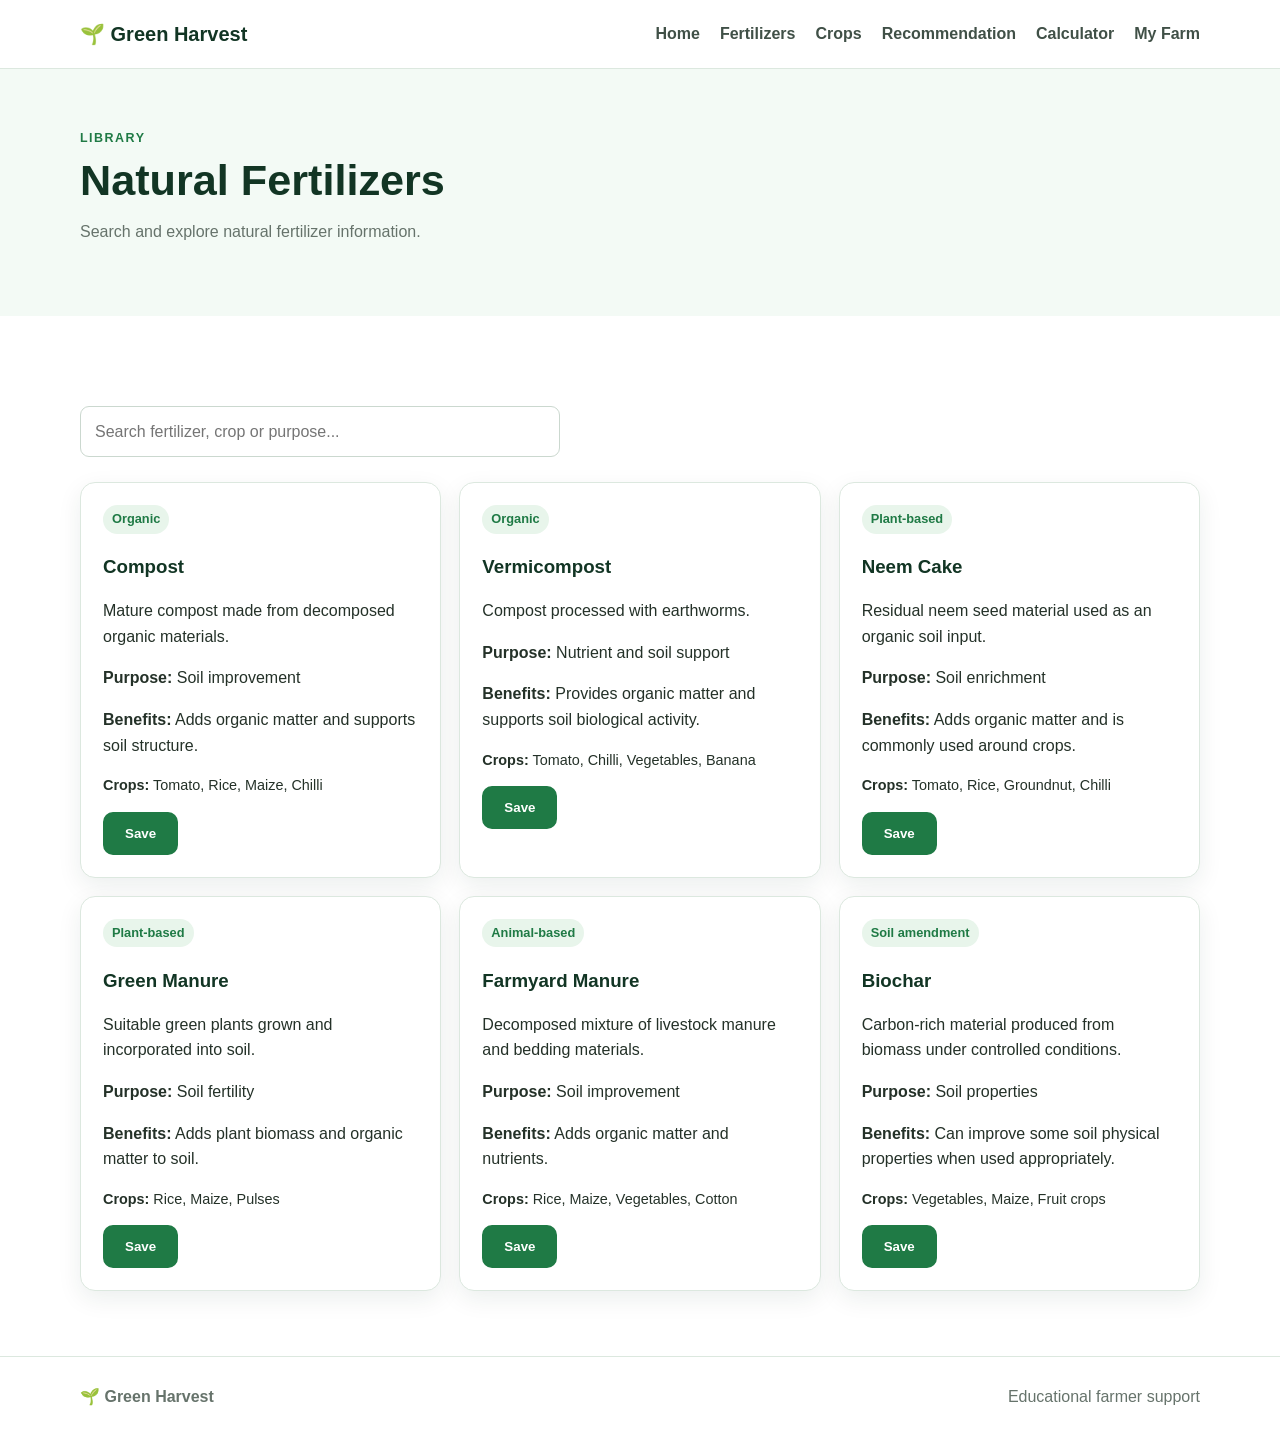
==== pages/fertilizers.html @ 7935f4d1 "Add Green Harvest website file: pages/fertilizers.html" ====
<!DOCTYPE html><html lang="en"><head><meta charset="UTF-8"><meta name="viewport" content="width=device-width,initial-scale=1.0"><title>Fertilizer Library | Green Harvest</title><link rel="stylesheet" href="../css/style.css"></head><body><header class="site-header"><div class="container nav"><a class="brand" href="../index.html">🌱 Green Harvest</a><button class="menu-toggle" id="menuToggle">☰</button><nav id="mainNav"><a href="../index.html">Home</a><a href="fertilizers.html">Fertilizers</a><a href="crops.html">Crops</a><a href="recommendation.html">Recommendation</a><a href="calculator.html">Calculator</a><a href="dashboard.html">My Farm</a></nav></div></header><section class="page-head"><div class="container"><span class="eyebrow">LIBRARY</span><h1>Natural Fertilizers</h1><p class="muted">Search and explore natural fertilizer information.</p></div></section><main class="section"><div class="container"><div class="toolbar"><input class="input" id="search" placeholder="Search fertilizer, crop or purpose..."></div><div id="fertilizerGrid" class="grid"></div></div></main><footer><div class="container footer"><strong>🌱 Green Harvest</strong><span>Educational farmer support</span></div></footer><script src="../js/app.js"></script><script src="../js/data.js"></script><script>const grid=document.getElementById("fertilizerGrid"),search=document.getElementById("search");function render(){const q=search.value.toLowerCase();const list=fertilizers.filter(f=>(f.name+" "+f.type+" "+f.purpose+" "+f.crops.join(" ")).toLowerCase().includes(q));grid.innerHTML=list.map(f=>'<article class="item-card"><span class="tag">'+f.type+'</span><h3>'+f.name+'</h3><p>'+f.description+'</p><p><strong>Purpose:</strong> '+f.purpose+'</p><p><strong>Benefits:</strong> '+f.benefit+'</p><p class="small"><strong>Crops:</strong> '+f.crops.join(", ")+'</p><button class="btn" onclick="saveItem(\'savedFertilizers\',{name:\''+f.name+'\'})">Save</button></article>').join("")||'<div class="empty">No fertilizers found.</div>'}search.addEventListener("input",render);render();</script></body></html>
---- css/style.css ----
:root{--green:#1f7a45;--dark:#123524;--light:#f3faf5;--earth:#8a5a35;--text:#243128;--muted:#66736b;--white:#fff;--border:#dce8df;--shadow:0 8px 24px rgba(18,53,36,.08)}*{box-sizing:border-box}html{scroll-behavior:smooth}body{margin:0;font-family:Arial,Helvetica,sans-serif;color:var(--text);background:#fff;line-height:1.6}a{text-decoration:none;color:inherit}.container{width:min(1120px,92%);margin:auto}.site-header{position:sticky;top:0;z-index:20;background:rgba(255,255,255,.96);border-bottom:1px solid var(--border)}.nav{min-height:68px;display:flex;align-items:center;justify-content:space-between;gap:20px}.brand{font-size:1.25rem;font-weight:800;color:var(--dark)}nav{display:flex;gap:20px;align-items:center}nav a{font-weight:600;color:#405047}nav a:hover{color:var(--green)}.menu-toggle{display:none;border:0;background:var(--light);font-size:1.4rem;padding:8px;border-radius:8px}.hero{background:linear-gradient(135deg,#eef9f0,#fff);padding:80px 0}.hero-grid{display:grid;grid-template-columns:1.4fr .8fr;gap:50px;align-items:center}.eyebrow{font-size:.78rem;font-weight:800;letter-spacing:1.5px;color:var(--green)}h1{font-size:clamp(2.4rem,5vw,4.5rem);line-height:1.05;margin:12px 0 20px;color:var(--dark)}h2{font-size:2rem;line-height:1.2;margin:8px 0}h3{color:var(--dark);margin-bottom:8px}.hero p{font-size:1.12rem;color:var(--muted);max-width:650px}.actions{display:flex;gap:12px;flex-wrap:wrap;margin-top:25px}.btn{display:inline-block;background:var(--green);color:#fff;padding:12px 20px;border-radius:10px;font-weight:700;border:2px solid var(--green);cursor:pointer}.btn.secondary{background:#fff;color:var(--green)}.hero-card{background:#fff;padding:36px;border-radius:22px;box-shadow:var(--shadow);border:1px solid var(--border);text-align:center}.hero-icon{font-size:5rem}.section{padding:65px 0}.section.alt{background:var(--light)}.section-head{display:flex;justify-content:space-between;margin-bottom:25px}.cards{display:grid;grid-template-columns:repeat(4,1fr);gap:18px}.card{padding:24px;background:#fff;border:1px solid var(--border);border-radius:16px;box-shadow:var(--shadow);transition:.2s}.card:hover{transform:translateY(-3px);border-color:#b9d8c2}.card p{color:var(--muted)}.icon{font-size:2rem}.stats{display:grid;grid-template-columns:repeat(4,1fr);gap:18px}.stats div{background:#fff;border:1px solid var(--border);border-radius:14px;padding:25px;text-align:center}.stats strong{display:block;font-size:2rem}.stats span{font-weight:700;color:var(--dark)}.notice{background:#fff8e8;border-left:5px solid #c58b2c;padding:22px;border-radius:10px}.notice p{margin:0}.page-head{background:var(--light);padding:55px 0}.page-head h1{font-size:2.7rem;margin:8px 0}.toolbar{display:flex;gap:12px;flex-wrap:wrap;margin:25px 0}.input,.select{width:100%;padding:12px 14px;border:1px solid #cbd8cf;border-radius:9px;font:inherit;background:#fff}.toolbar .input{max-width:480px}.grid{display:grid;grid-template-columns:repeat(3,1fr);gap:18px}.item-card{border:1px solid var(--border);border-radius:15px;padding:22px;background:#fff;box-shadow:var(--shadow)}.tag{display:inline-block;background:#e8f5eb;color:var(--green);padding:4px 9px;border-radius:99px;font-size:.8rem;font-weight:700}.muted{color:var(--muted)}.form-card{max-width:760px;background:#fff;border:1px solid var(--border);padding:28px;border-radius:16px;box-shadow:var(--shadow)}.field{margin-bottom:17px}.field label{display:block;font-weight:700;margin-bottom:6px}.result{margin-top:22px;background:var(--light);border:1px solid #cfe5d5;border-radius:12px;padding:20px}.result ul{margin-bottom:0}.table-wrap{overflow:auto}.table{width:100%;border-collapse:collapse;background:#fff}.table th,.table td{padding:12px;border-bottom:1px solid var(--border);text-align:left}.table th{background:var(--light);color:var(--dark)}.empty{padding:35px;text-align:center;color:var(--muted);border:1px dashed #cbd8cf;border-radius:12px}.two-col{display:grid;grid-template-columns:1fr 1fr;gap:25px}.footer{min-height:80px;display:flex;justify-content:space-between;align-items:center;color:var(--muted)}footer{border-top:1px solid var(--border)}.small{font-size:.9rem}.danger{color:#a33}.success{color:#1f7a45;font-weight:700}@media(max-width:850px){nav{display:none;position:absolute;top:68px;left:0;right:0;background:#fff;padding:15px 4%;border-bottom:1px solid var(--border);flex-direction:column;align-items:flex-start}.menu-toggle{display:block}.hero-grid,.two-col{grid-template-columns:1fr}.cards,.grid,.stats{grid-template-columns:repeat(2,1fr)}}@media(max-width:560px){.hero{padding:55px 0}.cards,.grid,.stats{grid-template-columns:1fr}.footer{flex-direction:column;justify-content:center;gap:5px}.page-head h1{font-size:2.2rem}}
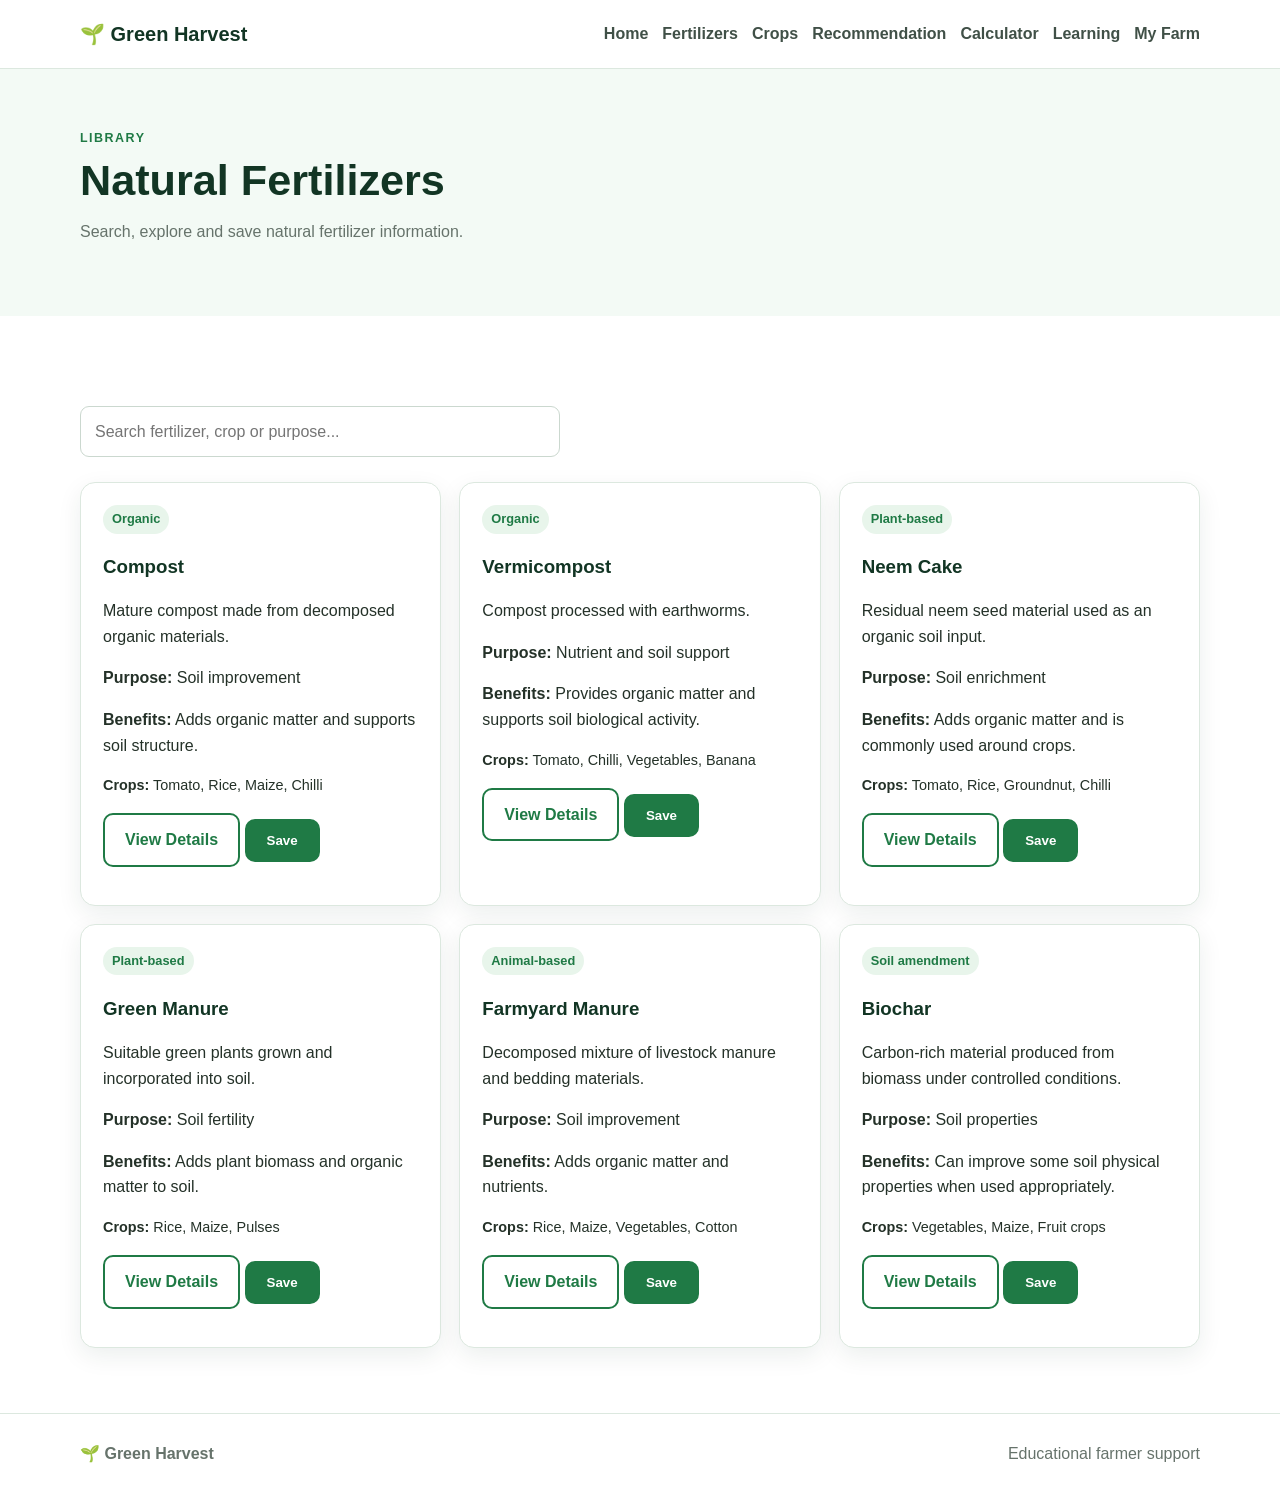
==== commit 322a5ac0: "Improve fertilizer library and detail navigation" ====
--- a/pages/fertilizers.html
+++ b/pages/fertilizers.html
@@ -1 +1 @@
-<!DOCTYPE html><html lang="en"><head><meta charset="UTF-8"><meta name="viewport" content="width=device-width,initial-scale=1.0"><title>Fertilizer Library | Green Harvest</title><link rel="stylesheet" href="../css/style.css"></head><body><header class="site-header"><div class="container nav"><a class="brand" href="../index.html">🌱 Green Harvest</a><button class="menu-toggle" id="menuToggle">☰</button><nav id="mainNav"><a href="../index.html">Home</a><a href="fertilizers.html">Fertilizers</a><a href="crops.html">Crops</a><a href="recommendation.html">Recommendation</a><a href="calculator.html">Calculator</a><a href="dashboard.html">My Farm</a></nav></div></header><section class="page-head"><div class="container"><span class="eyebrow">LIBRARY</span><h1>Natural Fertilizers</h1><p class="muted">Search and explore natural fertilizer information.</p></div></section><main class="section"><div class="container"><div class="toolbar"><input class="input" id="search" placeholder="Search fertilizer, crop or purpose..."></div><div id="fertilizerGrid" class="grid"></div></div></main><footer><div class="container footer"><strong>🌱 Green Harvest</strong><span>Educational farmer support</span></div></footer><script src="../js/app.js"></script><script src="../js/data.js"></script><script>const grid=document.getElementById("fertilizerGrid"),search=document.getElementById("search");function render(){const q=search.value.toLowerCase();const list=fertilizers.filter(f=>(f.name+" "+f.type+" "+f.purpose+" "+f.crops.join(" ")).toLowerCase().includes(q));grid.innerHTML=list.map(f=>'<article class="item-card"><span class="tag">'+f.type+'</span><h3>'+f.name+'</h3><p>'+f.description+'</p><p><strong>Purpose:</strong> '+f.purpose+'</p><p><strong>Benefits:</strong> '+f.benefit+'</p><p class="small"><strong>Crops:</strong> '+f.crops.join(", ")+'</p><button class="btn" onclick="saveItem(\'savedFertilizers\',{name:\''+f.name+'\'})">Save</button></article>').join("")||'<div class="empty">No fertilizers found.</div>'}search.addEventListener("input",render);render();</script></body></html>+<!DOCTYPE html><html lang="en"><head><meta charset="UTF-8"><meta name="viewport" content="width=device-width,initial-scale=1.0"><title>Fertilizer Library | Green Harvest</title><link rel="stylesheet" href="../css/style.css"></head><body><header class="site-header"><div class="container nav"><a class="brand" href="../index.html">🌱 Green Harvest</a><button class="menu-toggle" id="menuToggle">☰</button><nav id="mainNav"><a href="../index.html">Home</a><a href="fertilizers.html">Fertilizers</a><a href="crops.html">Crops</a><a href="recommendation.html">Recommendation</a><a href="calculator.html">Calculator</a><a href="learning.html">Learning</a><a href="dashboard.html">My Farm</a></nav></div></header><section class="page-head"><div class="container"><span class="eyebrow">LIBRARY</span><h1>Natural Fertilizers</h1><p class="muted">Search, explore and save natural fertilizer information.</p></div></section><main class="section"><div class="container"><div class="toolbar"><input class="input" id="search" placeholder="Search fertilizer, crop or purpose..."></div><div id="fertilizerGrid" class="grid"></div></div></main><footer><div class="container footer"><strong>🌱 Green Harvest</strong><span>Educational farmer support</span></div></footer><script src="../js/app.js"></script><script src="../js/data.js"></script><script>const grid=document.getElementById("fertilizerGrid"),search=document.getElementById("search");function render(){const q=search.value.toLowerCase();const list=fertilizers.filter(f=>(f.name+" "+f.type+" "+f.purpose+" "+f.crops.join(" ")).toLowerCase().includes(q));grid.innerHTML=list.map(f=>'<article class="item-card"><span class="tag">'+escapeHtml(f.type)+'</span><h3>'+escapeHtml(f.name)+'</h3><p>'+escapeHtml(f.description)+'</p><p><strong>Purpose:</strong> '+escapeHtml(f.purpose)+'</p><p><strong>Benefits:</strong> '+escapeHtml(f.benefit)+'</p><p class="small"><strong>Crops:</strong> '+escapeHtml(f.crops.join(", "))+'</p><p><a class="btn secondary" href="fertilizer-details.html?id='+encodeURIComponent(f.id)+'">View Details</a> <button class="btn" onclick="saveItem(\'savedFertilizers\',{name:\''+f.name+'\'})">Save</button></p></article>').join("")||'<div class="empty">No fertilizers found.</div>'}search.addEventListener("input",render);render();</script></body></html>
--- a/css/style.css
+++ b/css/style.css
@@ -1 +1 @@
-:root{--green:#1f7a45;--dark:#123524;--light:#f3faf5;--earth:#8a5a35;--text:#243128;--muted:#66736b;--white:#fff;--border:#dce8df;--shadow:0 8px 24px rgba(18,53,36,.08)}*{box-sizing:border-box}html{scroll-behavior:smooth}body{margin:0;font-family:Arial,Helvetica,sans-serif;color:var(--text);background:#fff;line-height:1.6}a{text-decoration:none;color:inherit}.container{width:min(1120px,92%);margin:auto}.site-header{position:sticky;top:0;z-index:20;background:rgba(255,255,255,.96);border-bottom:1px solid var(--border)}.nav{min-height:68px;display:flex;align-items:center;justify-content:space-between;gap:20px}.brand{font-size:1.25rem;font-weight:800;color:var(--dark)}nav{display:flex;gap:20px;align-items:center}nav a{font-weight:600;color:#405047}nav a:hover{color:var(--green)}.menu-toggle{display:none;border:0;background:var(--light);font-size:1.4rem;padding:8px;border-radius:8px}.hero{background:linear-gradient(135deg,#eef9f0,#fff);padding:80px 0}.hero-grid{display:grid;grid-template-columns:1.4fr .8fr;gap:50px;align-items:center}.eyebrow{font-size:.78rem;font-weight:800;letter-spacing:1.5px;color:var(--green)}h1{font-size:clamp(2.4rem,5vw,4.5rem);line-height:1.05;margin:12px 0 20px;color:var(--dark)}h2{font-size:2rem;line-height:1.2;margin:8px 0}h3{color:var(--dark);margin-bottom:8px}.hero p{font-size:1.12rem;color:var(--muted);max-width:650px}.actions{display:flex;gap:12px;flex-wrap:wrap;margin-top:25px}.btn{display:inline-block;background:var(--green);color:#fff;padding:12px 20px;border-radius:10px;font-weight:700;border:2px solid var(--green);cursor:pointer}.btn.secondary{background:#fff;color:var(--green)}.hero-card{background:#fff;padding:36px;border-radius:22px;box-shadow:var(--shadow);border:1px solid var(--border);text-align:center}.hero-icon{font-size:5rem}.section{padding:65px 0}.section.alt{background:var(--light)}.section-head{display:flex;justify-content:space-between;margin-bottom:25px}.cards{display:grid;grid-template-columns:repeat(4,1fr);gap:18px}.card{padding:24px;background:#fff;border:1px solid var(--border);border-radius:16px;box-shadow:var(--shadow);transition:.2s}.card:hover{transform:translateY(-3px);border-color:#b9d8c2}.card p{color:var(--muted)}.icon{font-size:2rem}.stats{display:grid;grid-template-columns:repeat(4,1fr);gap:18px}.stats div{background:#fff;border:1px solid var(--border);border-radius:14px;padding:25px;text-align:center}.stats strong{display:block;font-size:2rem}.stats span{font-weight:700;color:var(--dark)}.notice{background:#fff8e8;border-left:5px solid #c58b2c;padding:22px;border-radius:10px}.notice p{margin:0}.page-head{background:var(--light);padding:55px 0}.page-head h1{font-size:2.7rem;margin:8px 0}.toolbar{display:flex;gap:12px;flex-wrap:wrap;margin:25px 0}.input,.select{width:100%;padding:12px 14px;border:1px solid #cbd8cf;border-radius:9px;font:inherit;background:#fff}.toolbar .input{max-width:480px}.grid{display:grid;grid-template-columns:repeat(3,1fr);gap:18px}.item-card{border:1px solid var(--border);border-radius:15px;padding:22px;background:#fff;box-shadow:var(--shadow)}.tag{display:inline-block;background:#e8f5eb;color:var(--green);padding:4px 9px;border-radius:99px;font-size:.8rem;font-weight:700}.muted{color:var(--muted)}.form-card{max-width:760px;background:#fff;border:1px solid var(--border);padding:28px;border-radius:16px;box-shadow:var(--shadow)}.field{margin-bottom:17px}.field label{display:block;font-weight:700;margin-bottom:6px}.result{margin-top:22px;background:var(--light);border:1px solid #cfe5d5;border-radius:12px;padding:20px}.result ul{margin-bottom:0}.table-wrap{overflow:auto}.table{width:100%;border-collapse:collapse;background:#fff}.table th,.table td{padding:12px;border-bottom:1px solid var(--border);text-align:left}.table th{background:var(--light);color:var(--dark)}.empty{padding:35px;text-align:center;color:var(--muted);border:1px dashed #cbd8cf;border-radius:12px}.two-col{display:grid;grid-template-columns:1fr 1fr;gap:25px}.footer{min-height:80px;display:flex;justify-content:space-between;align-items:center;color:var(--muted)}footer{border-top:1px solid var(--border)}.small{font-size:.9rem}.danger{color:#a33}.success{color:#1f7a45;font-weight:700}@media(max-width:850px){nav{display:none;position:absolute;top:68px;left:0;right:0;background:#fff;padding:15px 4%;border-bottom:1px solid var(--border);flex-direction:column;align-items:flex-start}.menu-toggle{display:block}.hero-grid,.two-col{grid-template-columns:1fr}.cards,.grid,.stats{grid-template-columns:repeat(2,1fr)}}@media(max-width:560px){.hero{padding:55px 0}.cards,.grid,.stats{grid-template-columns:1fr}.footer{flex-direction:column;justify-content:center;gap:5px}.page-head h1{font-size:2.2rem}}+:root{--green:#1f7a45;--dark:#123524;--light:#f3faf5;--earth:#8a5a35;--text:#243128;--muted:#66736b;--white:#fff;--border:#dce8df;--shadow:0 8px 24px rgba(18,53,36,.08)}*{box-sizing:border-box}html{scroll-behavior:smooth}body{margin:0;font-family:Arial,Helvetica,sans-serif;color:var(--text);background:#fff;line-height:1.6}a{text-decoration:none;color:inherit}.container{width:min(1120px,92%);margin:auto}.site-header{position:sticky;top:0;z-index:20;background:rgba(255,255,255,.97);border-bottom:1px solid var(--border)}.nav{min-height:68px;display:flex;align-items:center;justify-content:space-between;gap:20px}.brand{font-size:1.25rem;font-weight:800;color:var(--dark)}nav{display:flex;gap:14px;align-items:center}nav a{font-weight:600;color:#405047}nav a:hover{color:var(--green)}.nav-cta{background:var(--green);color:#fff!important;padding:8px 12px;border-radius:8px}.menu-toggle{display:none;border:0;background:var(--light);font-size:1.4rem;padding:8px;border-radius:8px}.hero{background:linear-gradient(135deg,#eef9f0,#fff);padding:80px 0}.hero-grid{display:grid;grid-template-columns:1.35fr .75fr;gap:50px;align-items:center}.eyebrow{font-size:.78rem;font-weight:800;letter-spacing:1.5px;color:var(--green)}h1{font-size:clamp(2.4rem,5vw,4.5rem);line-height:1.05;margin:12px 0 20px;color:var(--dark)}h2{font-size:2rem;line-height:1.2;margin:8px 0}h3{color:var(--dark);margin-bottom:8px}.hero p{font-size:1.12rem;color:var(--muted);max-width:680px}.actions{display:flex;gap:12px;flex-wrap:wrap;margin-top:25px}.btn{display:inline-block;background:var(--green);color:#fff;padding:12px 20px;border-radius:10px;font-weight:700;border:2px solid var(--green);cursor:pointer}.btn.secondary{background:#fff;color:var(--green)}.hero-card{background:#fff;padding:36px;border-radius:22px;box-shadow:var(--shadow);border:1px solid var(--border);text-align:center}.hero-icon{font-size:5rem}.text-link{color:var(--green);font-weight:800}.trust-row{display:flex;gap:16px;flex-wrap:wrap;margin-top:18px;color:var(--green);font-weight:700;font-size:.9rem}.section{padding:65px 0}.section.alt{background:var(--light)}.section-head{display:flex;justify-content:space-between;margin-bottom:25px}.cards{display:grid;grid-template-columns:repeat(4,1fr);gap:18px}.card{padding:24px;background:#fff;border:1px solid var(--border);border-radius:16px;box-shadow:var(--shadow);transition:.2s}.card:hover{transform:translateY(-3px);border-color:#b9d8c2}.card p{color:var(--muted)}.icon{font-size:2rem}.stats{display:grid;grid-template-columns:repeat(4,1fr);gap:18px}.stats div{background:#fff;border:1px solid var(--border);border-radius:14px;padding:25px;text-align:center}.stats strong{display:block;font-size:2rem}.stats span{font-weight:700;color:var(--dark)}.notice{background:#fff8e8;border-left:5px solid #c58b2c;padding:22px;border-radius:10px}.notice p{margin:0}.page-head{background:var(--light);padding:55px 0}.page-head h1{font-size:2.7rem;margin:8px 0}.toolbar{display:flex;gap:12px;flex-wrap:wrap;margin:25px 0}.input,.select{width:100%;padding:12px 14px;border:1px solid #cbd8cf;border-radius:9px;font:inherit;background:#fff}.toolbar .input{max-width:480px}.grid{display:grid;grid-template-columns:repeat(3,1fr);gap:18px}.item-card{border:1px solid var(--border);border-radius:15px;padding:22px;background:#fff;box-shadow:var(--shadow)}.tag{display:inline-block;background:#e8f5eb;color:var(--green);padding:4px 9px;border-radius:99px;font-size:.8rem;font-weight:700}.muted{color:var(--muted)}.form-card{max-width:760px;background:#fff;border:1px solid var(--border);padding:28px;border-radius:16px;box-shadow:var(--shadow)}.field{margin-bottom:17px}.field label{display:block;font-weight:700;margin-bottom:6px}.result{margin-top:22px;background:var(--light);border:1px solid #cfe5d5;border-radius:12px;padding:20px}.result ul{margin-bottom:0}.empty{padding:35px;text-align:center;color:var(--muted);border:1px dashed #cbd8cf;border-radius:12px}.two-col{display:grid;grid-template-columns:1fr 1fr;gap:25px}.split{display:grid;grid-template-columns:1fr 1fr;gap:40px;align-items:center}.feature-list{display:grid;gap:12px}.feature-list div{background:#fff;padding:18px;border-radius:12px;border:1px solid var(--border)}.feature-list span{display:block;margin-left:30px;color:var(--muted)}.footer{min-height:80px;display:flex;justify-content:space-between;align-items:center;color:var(--muted)}footer{border-top:1px solid var(--border)}.small{font-size:.9rem}.danger{color:#a33}.success{color:#1f7a45;font-weight:700}.hidden{display:none!important}.toast{position:fixed;right:20px;bottom:20px;background:var(--dark);color:#fff;padding:13px 18px;border-radius:10px;z-index:100;box-shadow:var(--shadow)}@media(max-width:1000px){nav{gap:9px;font-size:.9rem}}@media(max-width:850px){nav{display:none;position:absolute;top:68px;left:0;right:0;background:#fff;padding:15px 4%;border-bottom:1px solid var(--border);flex-direction:column;align-items:flex-start}.menu-toggle{display:block}.hero-grid,.two-col,.split{grid-template-columns:1fr}.cards,.grid,.stats{grid-template-columns:repeat(2,1fr)}}@media(max-width:560px){.hero{padding:55px 0}.cards,.grid,.stats{grid-template-columns:1fr}.footer{flex-direction:column;justify-content:center;gap:5px}.page-head h1{font-size:2.2rem}}
